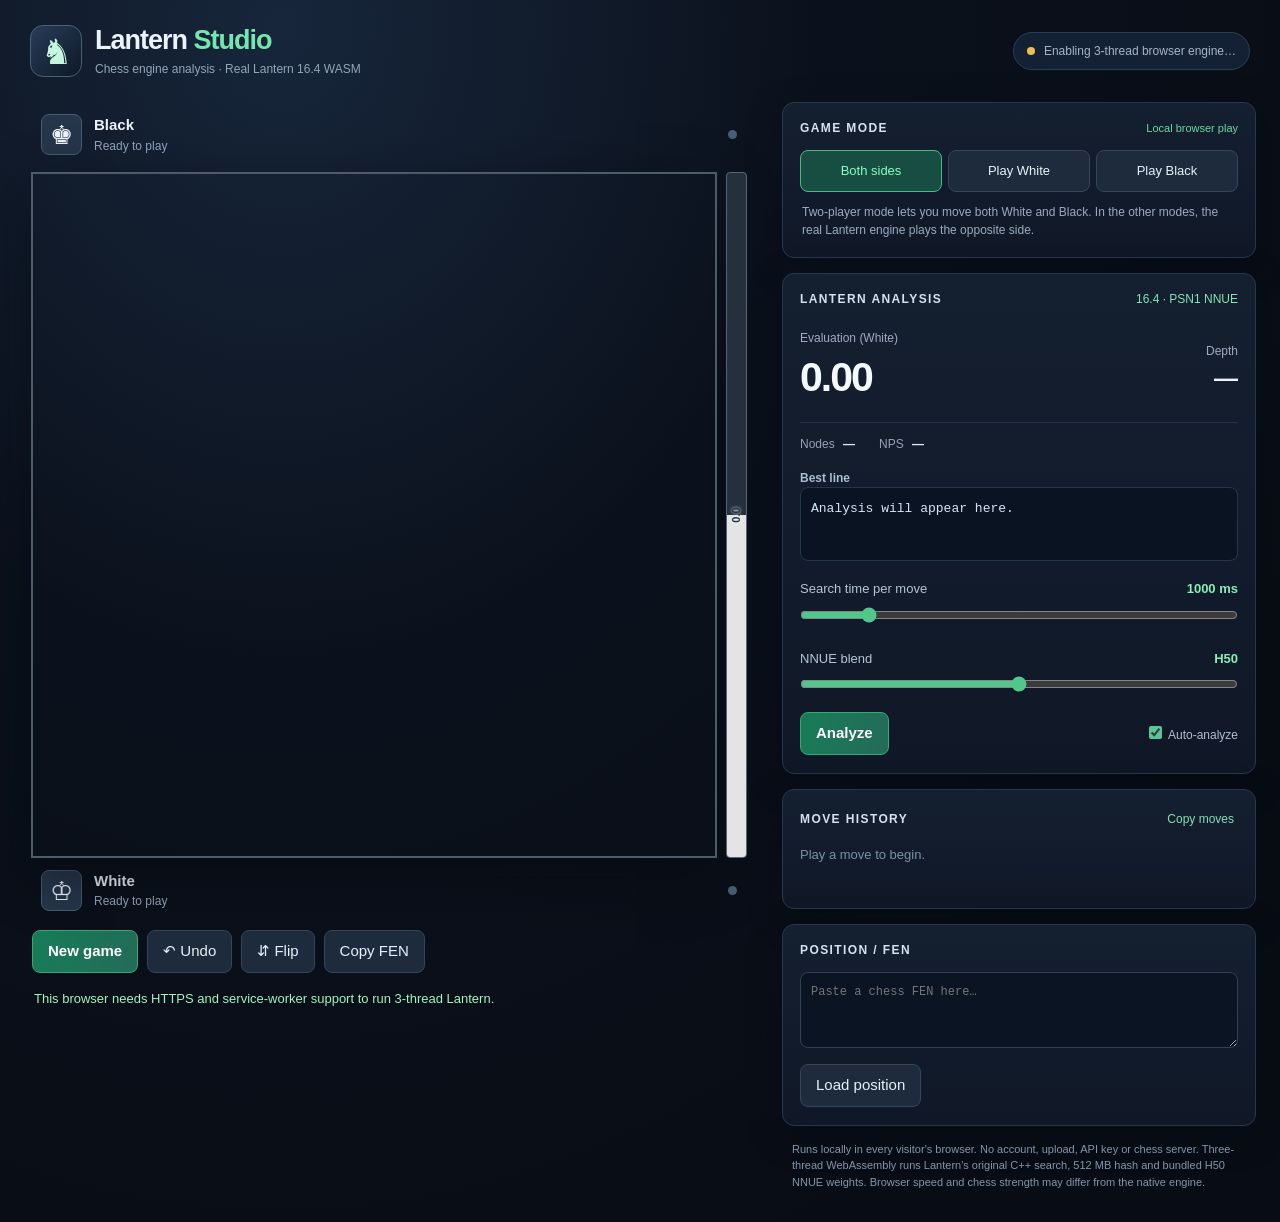
==== site/index.html @ 6c52e6d6 "Add files via upload" ====
<!doctype html><html lang="en"><head><meta charset="utf-8"><meta name="viewport" content="width=device-width, initial-scale=1"><meta name="theme-color" content="#0b111d"><title>Lantern • Chess Analysis Studio</title><link rel="stylesheet" href="style.css"><script src="coi-boot.js"></script></head>
<body><div class="shell">
<header class="top"><div class="brand"><div class="emblem">♞</div><div><h1>Lantern <span>Studio</span></h1><p>Chess engine analysis · Real Lantern 16.4 WASM</p></div></div><div class="status-pill" id="engineStatus"><span class="dot"></span><span id="engineText">Loading Lantern…</span></div></header>
<main class="layout">
<section class="board-pane"><div class="player-label"><div class="avatar">♚</div><div><strong id="topPlayer">Black</strong><small id="topDescriptor">Ready to play</small></div><div class="turn-indicator" id="topToMove"></div></div>
 <div class="board-frame"><div id="board" class="board" role="grid" aria-label="Chess board"></div><div class="eval-rail"><div class="eval-white" id="evalWhite"></div><span id="evalRailLabel">0.0</span></div></div>
 <div class="player-label"><div class="avatar">♔</div><div><strong id="bottomPlayer">White</strong><small id="bottomDescriptor">Ready to play</small></div><div class="turn-indicator" id="bottomToMove"></div></div>
 <div class="board-buttons"><button id="newGame" class="primary">New game</button><button id="undo">↶ Undo</button><button id="flip">⇵ Flip</button><button id="copyFen">Copy FEN</button></div>
 <p id="message" class="board-message">Loading your engine…</p></section>
<aside class="sidebar">
 <div class="panel"><div class="panel-heading"><span class="eyebrow">GAME MODE</span><span class="accent-label">Local browser play</span></div><div class="mode-options" role="group"><button class="mode active" data-mode="both">Both sides</button><button class="mode" data-mode="white">Play White</button><button class="mode" data-mode="black">Play Black</button></div><p class="helper">Two-player mode lets you move both White and Black. In the other modes, the real Lantern engine plays the opposite side.</p></div>
 <div class="panel analysis-panel"><div class="panel-heading"><span class="eyebrow">LANTERN ANALYSIS</span><span class="engine-name">16.4 · PSN1 NNUE</span></div><div class="eval-row"><div><small>Evaluation <span id="evalPOV">(White)</span></small><div class="big-eval" id="evalValue">0.00</div></div><div class="depth-readout"><small>Depth</small><strong id="depthValue">—</strong></div></div><div class="metrics"><span>Nodes <strong id="nodesValue">—</strong></span><span>NPS <strong id="npsValue">—</strong></span></div><div class="pv-heading">Best line</div><div class="pv" id="pvValue">Analysis will appear here.</div><div class="range-label"><label for="thinkTime">Search time per move</label><strong id="timeLabel">1000 ms</strong></div><input id="thinkTime" type="range" min="150" max="6000" step="50" value="1000"><div class="range-label"><label for="blend">NNUE blend</label><strong id="blendLabel">H50</strong></div><input id="blend" type="range" min="0" max="100" step="5" value="50"><div class="analysis-actions"><button id="analyze" class="primary">Analyze</button><label class="auto"><input id="autoAnalyze" type="checkbox" checked> Auto-analyze</label></div></div>
 <div class="panel"><div class="panel-heading"><span class="eyebrow">MOVE HISTORY</span><button id="copyPgn" class="text-button">Copy moves</button></div><div id="moves" class="moves"><span class="empty-moves">Play a move to begin.</span></div></div>
 <div class="panel"><div class="panel-heading"><span class="eyebrow">POSITION / FEN</span></div><textarea id="fen" rows="3" spellcheck="false" placeholder="Paste a chess FEN here…"></textarea><button id="loadFen">Load position</button></div>
 <div class="footer-note">Runs locally in every visitor's browser. No account, upload, API key or chess server. Three-thread WebAssembly runs Lantern's original C++ search, 512 MB hash and bundled H50 NNUE weights. Browser speed and chess strength may differ from the native engine.</div>
</aside></main></div>
<div id="promotionDialog" class="modal" hidden><div class="modal-content"><h2>Choose promotion</h2><div id="promotionChoices" class="promotion-choices"></div><button id="cancelPromotion">Cancel</button></div></div>
<script src="app.js" defer></script></body></html>
---- site/style.css ----
:root{color-scheme:dark;--bg:#090e17;--panel:#111a29;--border:#25364b;--sub:#94a6ba;--text:#ecf3fc;--accent:#6ae3a4;--radius:12px}
*{box-sizing:border-box}body{margin:0;background:radial-gradient(ellipse at 22% 2%,#17263b 0,#0b111c 38%,#080d15 80%);font:15px/1.5 Inter,Segoe UI,Arial,sans-serif;color:var(--text);min-height:100vh}button,textarea,input{font:inherit}button{cursor:pointer;border:1px solid #34465c;border-radius:8px;padding:9px 15px;background:#1d2b3c;color:#e8f1fb;transition:background .15s,border-color .15s}button:hover{background:#2b4057;border-color:#5b7796}button:disabled{opacity:.45;cursor:not-allowed}.primary{border-color:#35aa76;background:linear-gradient(100deg,#177c58,#246b58);color:white;font-weight:700}.primary:hover{background:#1c9b6a}.shell{max-width:1500px;padding:18px 24px 32px;margin:auto}.top{display:flex;align-items:center;justify-content:space-between;padding:6px 6px 24px;gap:16px}.brand{display:flex;align-items:center;gap:13px}.emblem{width:52px;height:52px;background:linear-gradient(135deg,#273d59,#0e1826);border:1px solid #496077;border-radius:13px;display:grid;place-items:center;font-size:35px;color:#c5f7de}.brand h1{margin:0;font-size:27px;line-height:1.2;letter-spacing:-1px}.brand h1 span{color:#75e6ad}.brand p{font-size:12px;color:var(--sub);margin:4px 0 0}.status-pill{display:flex;gap:9px;align-items:center;background:#142033;border:1px solid #284055;border-radius:22px;padding:9px 13px;font-size:12px;color:#a5b6c8}.dot{width:8px;height:8px;border-radius:50%;background:#efbd57}.status-pill.ready .dot{background:#5add93}.status-pill.error .dot{background:#fa6b73}.layout{display:grid;grid-template-columns:minmax(0,730px) minmax(350px,1fr);align-items:start;gap:28px}.board-pane{max-width:760px;padding:0 7px}.player-label{display:flex;gap:12px;align-items:center;margin:8px 10px 14px;min-height:48px}.player-label strong{display:block;font-size:15px}.player-label small{display:block;color:#93a6bc;font-size:12px}.avatar{border:1px solid #465b73;border-radius:8px;width:41px;height:41px;text-align:center;line-height:40px;background:#26364a;font-size:26px}.turn-indicator{margin-left:auto;border-radius:50%;height:9px;width:9px;background:#476077}.turn-indicator.on{background:#70edac;box-shadow:0 0 12px #70edac}.board-frame{display:flex;gap:9px}.board{display:grid;grid-template-columns:repeat(8,1fr);width:100%;aspect-ratio:1/1;position:relative;border:2px solid #4c5c69;box-shadow:0 18px 54px #05090e7a;touch-action:none;user-select:none}.square{position:relative;display:flex;align-items:center;justify-content:center;width:100%;aspect-ratio:1/1;touch-action:none;cursor:pointer}.square.light{background:#e4dcc7}.square.dark{background:#829c8e}.square.last.light{background:#e9df93}.square.last.dark{background:#c6b56c}.square.selected{background:#6dca83!important;box-shadow:inset 0 0 0 3px #248744;z-index:1}.square.possible:after{content:"";width:26%;height:26%;border-radius:50%;background:#1f6c43a6;position:absolute;z-index:2;pointer-events:none}.square.capture:after{content:"";inset:4%;border:5px solid #1a7f49b3;border-radius:50%;position:absolute;z-index:2;pointer-events:none}.square.king-check{background:#ef7886!important}.piece{width:86%;height:88%;object-fit:contain;user-select:none;-webkit-user-drag:none;pointer-events:none;position:relative;z-index:3;filter:drop-shadow(1px 3px 2px #0004)}.square.drag-origin .piece,.square.anim-origin .piece{opacity:0}.square .coord{position:absolute;z-index:4;font-size:10px;font-weight:700;opacity:.72;pointer-events:none}.coord.file{right:4px;bottom:1px}.coord.rank{left:4px;top:1px}.light .coord{color:#496258}.dark .coord{color:#e9eee0}.ghost,.moving-piece{position:fixed;pointer-events:none;z-index:90;object-fit:contain;filter:drop-shadow(2px 6px 6px #0006);will-change:transform}.ghost{transform:translate(-50%,-50%)}.moving-piece{transition:transform .19s cubic-bezier(.22,.85,.2,1)}.eval-rail{width:22px;background:#26303c;position:relative;border:1px solid #52677a;overflow:hidden;border-radius:4px}.eval-white{position:absolute;bottom:0;width:100%;height:50%;background:#e4e4e4;transition:height .4s}.eval-rail span{position:absolute;top:50%;left:50%;transform:translate(-50%,-50%) rotate(-90deg);color:#213248;font-weight:800;font-size:11px;text-shadow:0 0 3px white;white-space:nowrap}.board-buttons{display:flex;flex-wrap:wrap;gap:9px;margin:16px 1px}.board-message{color:#a3f4bf;margin:8px 3px;font-size:13px;min-height:23px}.sidebar{display:grid;gap:15px}.panel{background:linear-gradient(180deg,#141f30,#101827);border:1px solid #26384d;border-radius:12px;padding:16px 17px 18px;box-shadow:0 9px 36px #03070b40}.panel-heading{display:flex;align-items:center;justify-content:space-between;gap:10px;margin-bottom:13px}.eyebrow{font-weight:800;letter-spacing:1.4px;font-size:12px;color:#d6e2ef}.accent-label{font-size:11px;color:#64dd9d}.mode-options{display:grid;grid-template-columns:repeat(3,minmax(0,1fr));gap:6px}.mode{padding:10px 5px;font-size:13px}.mode.active{color:#86ffc4;border-color:#49bc84;background:#184e42}.helper{font-size:12px;color:#9aabc1;margin:11px 2px 0}.engine-name{font-size:12px;color:#81e7b3}.eval-row{display:flex;justify-content:space-between;align-items:center;padding:8px 0 14px}.eval-row small,.depth-readout small{display:block;color:#9badc3;font-size:12px}.big-eval{font-size:41px;font-weight:800;letter-spacing:-2px;color:#f4f8ff}.depth-readout{text-align:right}.depth-readout strong{font-size:24px}.metrics{display:flex;gap:24px;border-top:1px solid var(--border);padding-top:12px;font-size:12px;color:#92a3b8}.metrics strong{color:#dce5f3;margin-left:5px}.pv-heading{margin-top:16px;font-size:12px;font-weight:750;color:#a6bfd3}.pv{font-family:ui-monospace,Consolas,monospace;min-height:74px;background:#0a1321;border:1px solid #24364a;border-radius:8px;padding:10px;overflow-wrap:anywhere;font-size:13px;line-height:1.7;color:#d6e5f7}.range-label{display:flex;justify-content:space-between;align-items:center;margin-top:18px;font-size:13px;color:#b6c5d5}.range-label strong{color:#86eeb8}.panel input[type=range]{accent-color:#51c78a;width:100%;margin:8px 0}.analysis-actions{display:flex;align-items:center;justify-content:space-between;gap:12px;margin-top:12px}.auto{font-size:12px;color:#afbdd0;white-space:nowrap}.auto input{accent-color:#55c993}.moves{display:grid;grid-template-columns:repeat(2,minmax(0,1fr));gap:6px 15px;max-height:250px;overflow:auto;min-height:45px}.move{display:flex;gap:8px;align-items:center;color:#e2ecf7;font-family:Consolas,monospace;font-size:13px}.move span{color:#7f94a9;min-width:24px}.move strong{font-weight:600}.empty-moves{color:#7d91a6;font-size:13px}.text-button{border:0;background:transparent;color:#87dfb7;font-size:12px;padding:4px}.panel textarea{width:100%;resize:vertical;background:#0b1423;border:1px solid #304157;border-radius:8px;padding:10px;color:#d8e5f0;font-family:Consolas,monospace;font-size:12px}.panel textarea:focus{outline:1px solid #67caa3}.panel #loadFen{margin-top:10px}.footer-note{color:#8296ad;font-size:11px;padding:0 10px}.modal[hidden]{display:none}.modal{position:fixed;inset:0;z-index:99;display:grid;place-items:center;background:#000b}.modal-content{background:#162439;border:1px solid #36516d;border-radius:12px;padding:24px;text-align:center;max-width:95vw}.modal-content h2{margin-top:0}.promotion-choices{display:flex;gap:10px;padding:12px 0 22px}.promotion-choices button{width:80px;height:80px;padding:2px;background:#d1d4c7}.promotion-choices img{width:100%;height:100%}
@media(max-width:1050px){.layout{grid-template-columns:1fr}.board-pane{margin:auto;width:100%;max-width:700px}.sidebar{grid-template-columns:repeat(2,minmax(0,1fr))}.analysis-panel{grid-column:span 2}}
@media(max-width:660px){.shell{padding:10px}.top{padding:4px 3px 15px}.brand h1{font-size:22px}.brand p{font-size:10px}.status-pill{max-width:140px;font-size:10px}.sidebar{grid-template-columns:1fr}.analysis-panel{grid-column:auto}.board-pane{padding:0}.board-buttons{gap:5px}.board-buttons button{padding:9px 10px}.eval-rail{width:16px}}
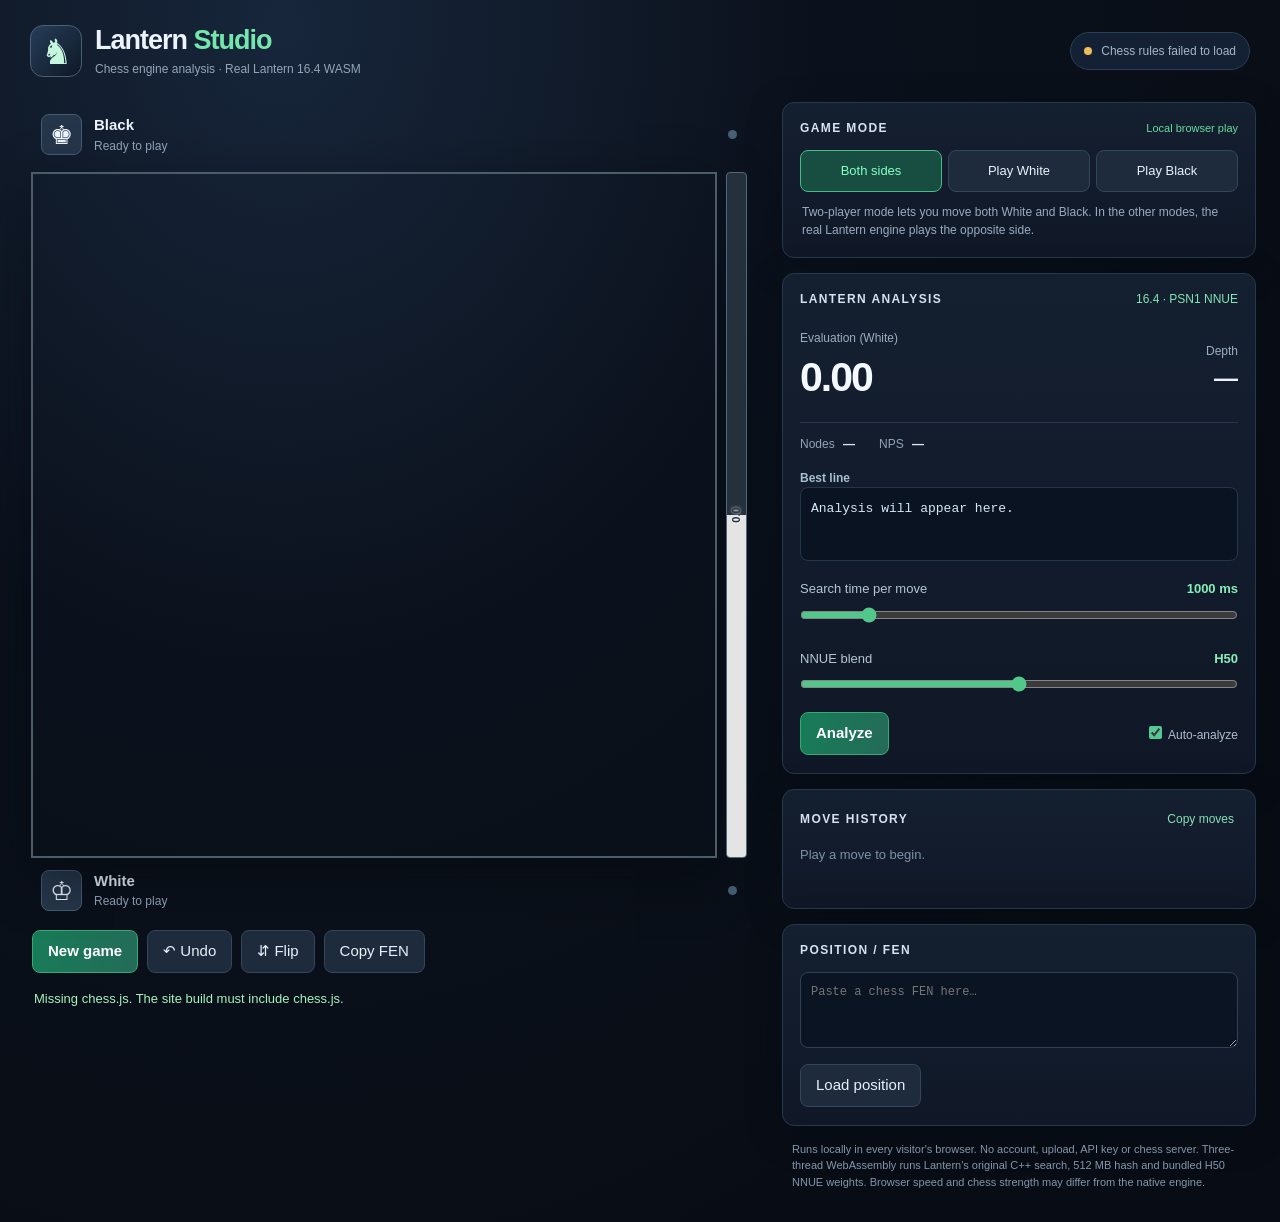
==== commit 3578bd4c: "Fix browser worker threads and enable fully playable offline chess board" ====
--- a/site/index.html
+++ b/site/index.html
@@ -15,4 +15,4 @@
  <div class="footer-note">Runs locally in every visitor's browser. No account, upload, API key or chess server. Three-thread WebAssembly runs Lantern's original C++ search, 512 MB hash and bundled H50 NNUE weights. Browser speed and chess strength may differ from the native engine.</div>
 </aside></main></div>
 <div id="promotionDialog" class="modal" hidden><div class="modal-content"><h2>Choose promotion</h2><div id="promotionChoices" class="promotion-choices"></div><button id="cancelPromotion">Cancel</button></div></div>
-<script src="app.js" defer></script></body></html>
+<script src="chess.js?v=4" defer></script><script src="app.js?v=4" defer></script></body></html>
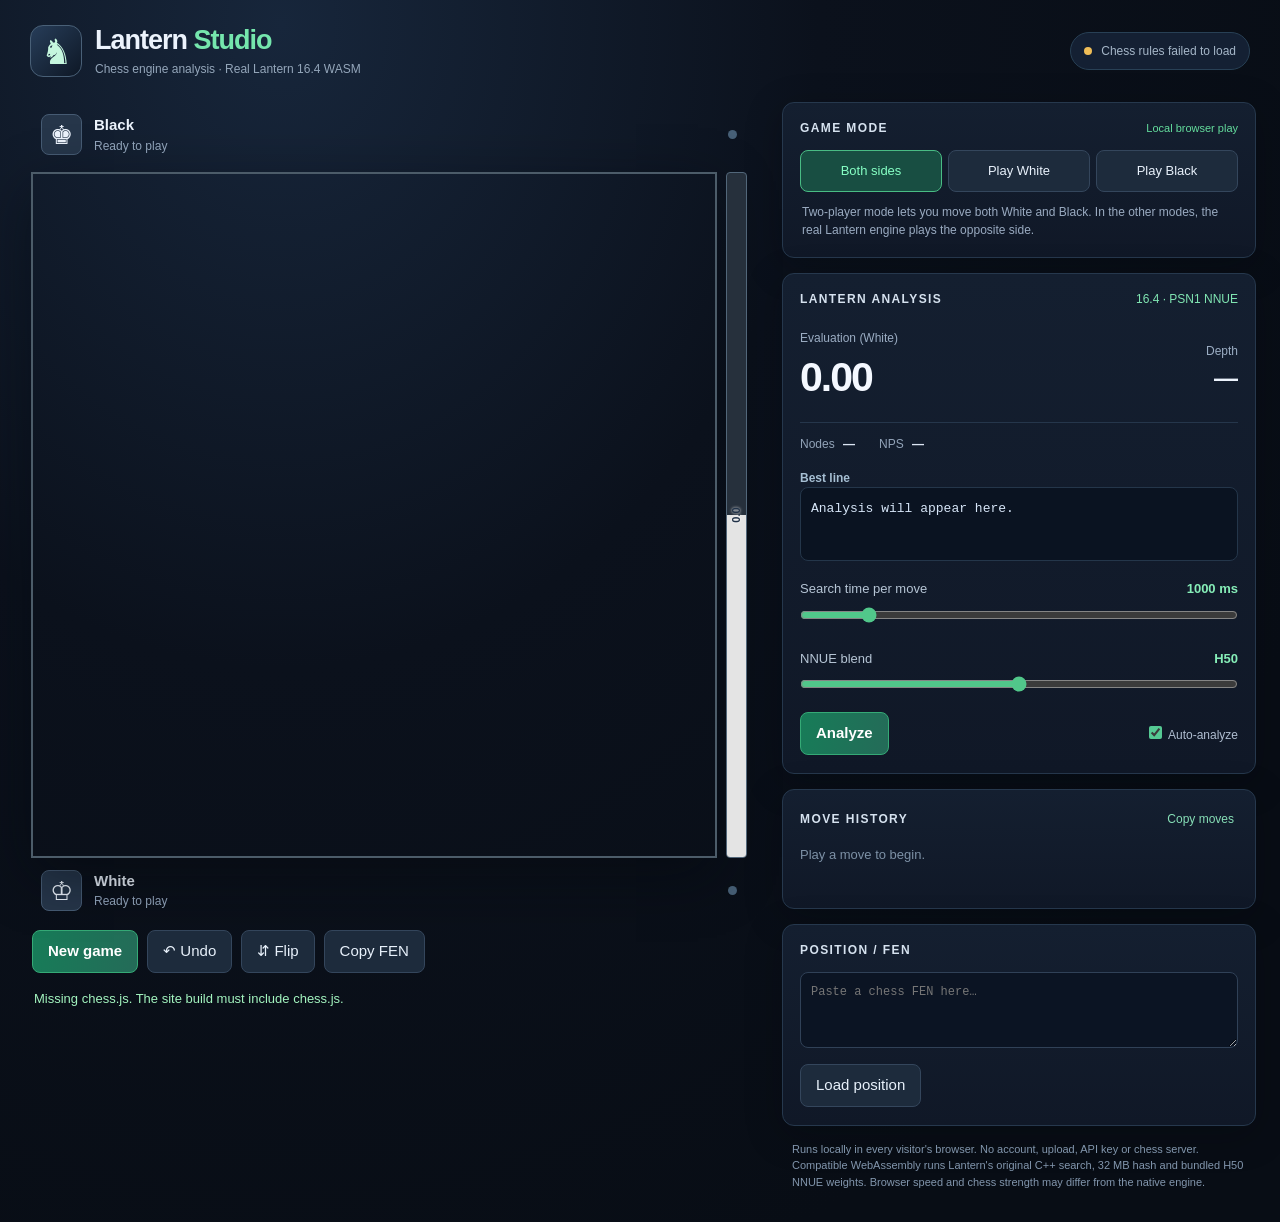
==== commit 7e0331c6: "Repair browser startup: deterministic magics, compatible WASM, browser smoke test" ====
--- a/site/index.html
+++ b/site/index.html
@@ -1,4 +1,4 @@
-<!doctype html><html lang="en"><head><meta charset="utf-8"><meta name="viewport" content="width=device-width, initial-scale=1"><meta name="theme-color" content="#0b111d"><title>Lantern • Chess Analysis Studio</title><link rel="stylesheet" href="style.css"><script src="coi-boot.js"></script></head>
+<!doctype html><html lang="en"><head><meta charset="utf-8"><meta name="viewport" content="width=device-width, initial-scale=1"><meta name="theme-color" content="#0b111d"><title>Lantern • Chess Analysis Studio</title><link rel="stylesheet" href="style.css"></head>
 <body><div class="shell">
 <header class="top"><div class="brand"><div class="emblem">♞</div><div><h1>Lantern <span>Studio</span></h1><p>Chess engine analysis · Real Lantern 16.4 WASM</p></div></div><div class="status-pill" id="engineStatus"><span class="dot"></span><span id="engineText">Loading Lantern…</span></div></header>
 <main class="layout">
@@ -12,7 +12,7 @@
  <div class="panel analysis-panel"><div class="panel-heading"><span class="eyebrow">LANTERN ANALYSIS</span><span class="engine-name">16.4 · PSN1 NNUE</span></div><div class="eval-row"><div><small>Evaluation <span id="evalPOV">(White)</span></small><div class="big-eval" id="evalValue">0.00</div></div><div class="depth-readout"><small>Depth</small><strong id="depthValue">—</strong></div></div><div class="metrics"><span>Nodes <strong id="nodesValue">—</strong></span><span>NPS <strong id="npsValue">—</strong></span></div><div class="pv-heading">Best line</div><div class="pv" id="pvValue">Analysis will appear here.</div><div class="range-label"><label for="thinkTime">Search time per move</label><strong id="timeLabel">1000 ms</strong></div><input id="thinkTime" type="range" min="150" max="6000" step="50" value="1000"><div class="range-label"><label for="blend">NNUE blend</label><strong id="blendLabel">H50</strong></div><input id="blend" type="range" min="0" max="100" step="5" value="50"><div class="analysis-actions"><button id="analyze" class="primary">Analyze</button><label class="auto"><input id="autoAnalyze" type="checkbox" checked> Auto-analyze</label></div></div>
  <div class="panel"><div class="panel-heading"><span class="eyebrow">MOVE HISTORY</span><button id="copyPgn" class="text-button">Copy moves</button></div><div id="moves" class="moves"><span class="empty-moves">Play a move to begin.</span></div></div>
  <div class="panel"><div class="panel-heading"><span class="eyebrow">POSITION / FEN</span></div><textarea id="fen" rows="3" spellcheck="false" placeholder="Paste a chess FEN here…"></textarea><button id="loadFen">Load position</button></div>
- <div class="footer-note">Runs locally in every visitor's browser. No account, upload, API key or chess server. Three-thread WebAssembly runs Lantern's original C++ search, 512 MB hash and bundled H50 NNUE weights. Browser speed and chess strength may differ from the native engine.</div>
+ <div class="footer-note">Runs locally in every visitor's browser. No account, upload, API key or chess server. Compatible WebAssembly runs Lantern's original C++ search, 32 MB hash and bundled H50 NNUE weights. Browser speed and chess strength may differ from the native engine.</div>
 </aside></main></div>
 <div id="promotionDialog" class="modal" hidden><div class="modal-content"><h2>Choose promotion</h2><div id="promotionChoices" class="promotion-choices"></div><button id="cancelPromotion">Cancel</button></div></div>
-<script src="chess.js?v=4" defer></script><script src="app.js?v=4" defer></script></body></html>
+<script src="chess.js?v=repair3" defer></script><script src="app.js?v=repair3" defer></script></body></html>
